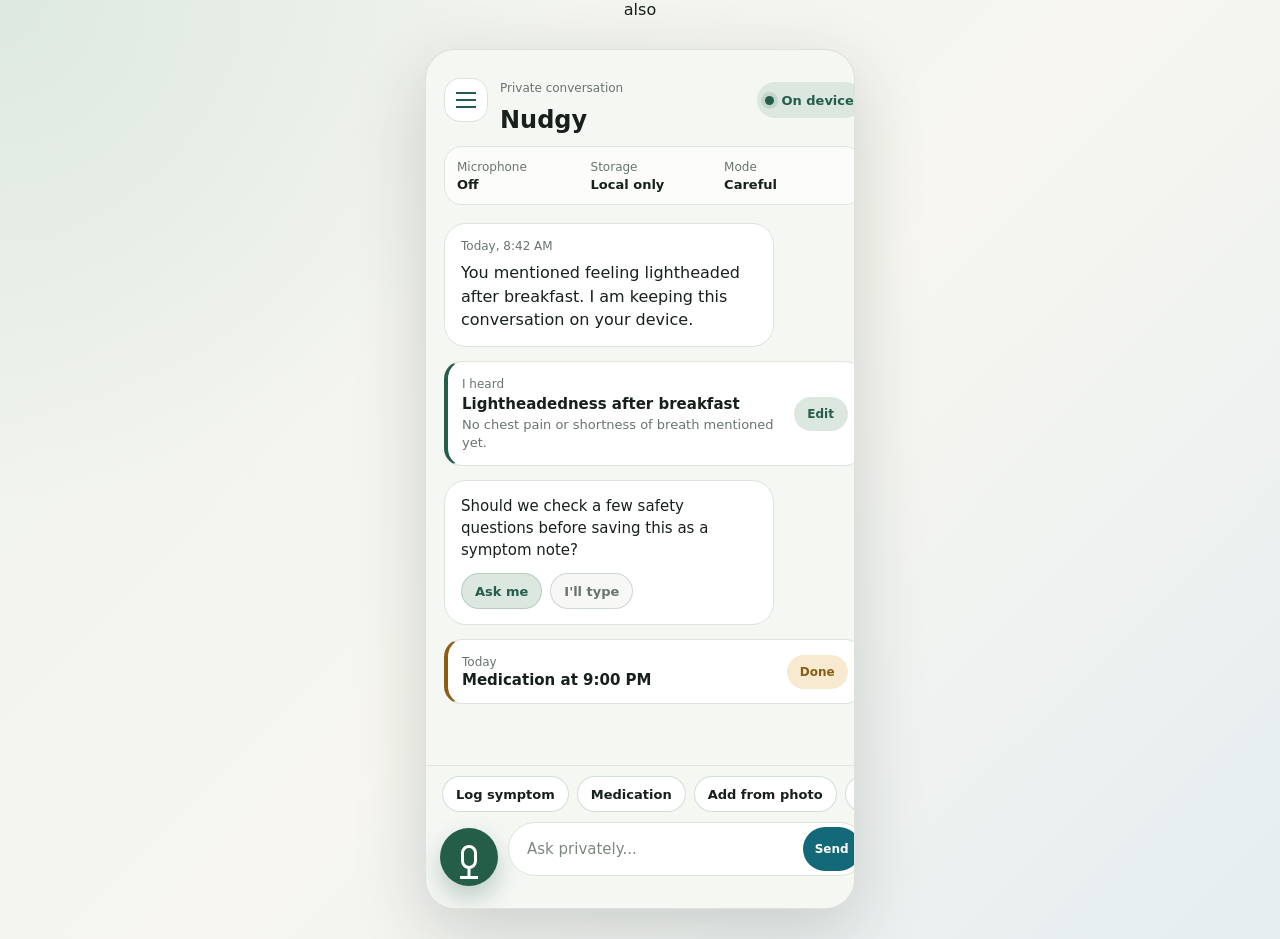
==== web-prototype/index.html @ 9b485845 "Initial commit: privacy-first on-device health reminder assistant Nudgy turns patient-portal records" ====
also <!doctype html>
<html lang="en">
  <head>
    <meta charset="utf-8">
    <meta name="viewport" content="width=device-width, initial-scale=1">
    <title>Nudgy Private Health Conversation</title>
    <link rel="stylesheet" href="styles.css">
  </head>
  <body>
    <main class="phone-shell" aria-label="Nudgy mobile health assistant prototype">
      <section class="app-screen">
        <header class="topbar">
          <button class="icon-button" type="button" aria-label="Open records">
            <span aria-hidden="true" class="icon-stack"></span>
          </button>
          <div>
            <p class="eyebrow">Private conversation</p>
            <h1>Nudgy</h1>
          </div>
          <button class="privacy-pill" type="button" aria-label="Privacy controls">
            <span aria-hidden="true" class="lock-dot"></span>
            On device
          </button>
        </header>

        <section class="status-strip" aria-label="Session status">
          <div>
            <span class="status-label">Microphone</span>
            <strong id="micStatus">Off</strong>
          </div>
          <div>
            <span class="status-label">Storage</span>
            <strong>Local only</strong>
          </div>
          <div>
            <span class="status-label">Mode</span>
            <strong>Careful</strong>
          </div>
        </section>

        <section class="timeline" id="timeline" aria-live="polite">
          <article class="moment assistant">
            <time>Today, 8:42 AM</time>
            <p>You mentioned feeling lightheaded after breakfast. I am keeping this conversation on your device.</p>
          </article>

          <article class="listen-card">
            <div class="listen-copy">
              <span class="mini-label">I heard</span>
              <strong>Lightheadedness after breakfast</strong>
              <span>No chest pain or shortness of breath mentioned yet.</span>
            </div>
            <button class="small-icon" type="button" aria-label="Edit summary">
              <span aria-hidden="true">Edit</span>
            </button>
          </article>

          <article class="moment assistant compact">
            <p>Should we check a few safety questions before saving this as a symptom note?</p>
            <div class="reply-row">
              <button type="button" class="reply-chip">Ask me</button>
              <button type="button" class="reply-chip muted">I'll type</button>
            </div>
          </article>

          <article class="health-note">
            <div>
              <span class="mini-label">Today</span>
              <strong>Medication at 9:00 PM</strong>
            </div>
            <button type="button" class="mark-button">Done</button>
          </article>
        </section>

        <footer class="composer" aria-label="Message composer">
          <div class="prompt-row">
            <button class="quick-action" type="button" data-prompt="I want to log a symptom">
              Log symptom
            </button>
            <button class="quick-action" type="button" data-prompt="Can we review my medication timing?">
              Medication
            </button>
            <button class="quick-action camera-action" id="photoMedButton" type="button">
              Add from photo
            </button>
            <button class="quick-action" type="button" data-prompt="Help me prepare for my appointment">
              Appointment
            </button>
          </div>

          <div class="input-row">
            <button class="mic-button" id="micButton" type="button" aria-label="Hold to talk">
              <span class="mic-stem" aria-hidden="true"></span>
            </button>
            <form id="messageForm" class="text-form">
              <label class="sr-only" for="messageInput">Ask privately</label>
              <input id="messageInput" autocomplete="off" placeholder="Ask privately..." type="text">
              <button class="send-button" type="submit" aria-label="Send message">
                <span aria-hidden="true">Send</span>
              </button>
            </form>
            <input class="sr-only" id="medPhotoInput" type="file" accept="image/*" capture="environment">
          </div>
        </footer>
      </section>
    </main>

    <script src="app.js"></script>
  </body>
</html>
---- web-prototype/styles.css ----
:root {
  color-scheme: light;
  --ink: #17201b;
  --muted: #69746e;
  --soft: #f5f7f3;
  --panel: #ffffff;
  --line: #dce4dc;
  --green: #245d48;
  --sage: #dce8df;
  --teal: #146978;
  --indigo: #35456f;
  --amber: #8a5d15;
  --amber-soft: #f7ead0;
  --red: #b3261e;
  --shadow: 0 22px 70px rgba(24, 38, 31, 0.18);
}

* {
  box-sizing: border-box;
}

body {
  min-height: 100vh;
  margin: 0;
  display: grid;
  place-items: center;
  background:
    radial-gradient(circle at top left, rgba(220, 232, 223, 0.9), transparent 32rem),
    linear-gradient(135deg, #eef2ed 0%, #f7f6f0 52%, #e5edf0 100%);
  color: var(--ink);
  font-family: Inter, ui-sans-serif, system-ui, -apple-system, BlinkMacSystemFont, "Segoe UI", sans-serif;
}

button,
input {
  font: inherit;
}

button {
  cursor: pointer;
}

.phone-shell {
  width: min(100vw, 430px);
  min-height: 100vh;
  padding: 14px;
  display: flex;
}

.app-screen {
  width: 100%;
  min-height: calc(100vh - 28px);
  max-height: 920px;
  display: grid;
  grid-template-rows: auto auto 1fr auto;
  overflow: hidden;
  background: var(--soft);
  border: 1px solid rgba(23, 32, 27, 0.1);
  border-radius: 30px;
  box-shadow: var(--shadow);
}

.topbar {
  display: grid;
  grid-template-columns: 44px 1fr auto;
  align-items: center;
  gap: 12px;
  padding: 18px 18px 10px;
}

.topbar h1 {
  margin: 0;
  font-size: 24px;
  line-height: 1;
  letter-spacing: 0;
}

.eyebrow,
.mini-label,
.status-label {
  display: block;
  color: var(--muted);
  font-size: 12px;
  line-height: 1.35;
}

.icon-button,
.small-icon,
.mic-button,
.send-button {
  border: 0;
  display: grid;
  place-items: center;
}

.icon-button {
  width: 44px;
  height: 44px;
  border-radius: 16px;
  background: var(--panel);
  box-shadow: inset 0 0 0 1px var(--line);
}

.icon-stack {
  width: 20px;
  height: 16px;
  border-top: 2px solid var(--green);
  border-bottom: 2px solid var(--green);
  position: relative;
}

.icon-stack::after {
  content: "";
  position: absolute;
  left: 0;
  top: 5px;
  width: 20px;
  border-top: 2px solid var(--green);
}

.privacy-pill {
  min-width: 106px;
  height: 36px;
  border: 0;
  border-radius: 999px;
  display: inline-flex;
  align-items: center;
  justify-content: center;
  gap: 7px;
  color: var(--green);
  background: var(--sage);
  font-size: 13px;
  font-weight: 700;
}

.lock-dot {
  width: 9px;
  height: 9px;
  border-radius: 50%;
  background: var(--green);
  box-shadow: 0 0 0 4px rgba(36, 93, 72, 0.13);
}

.status-strip {
  margin: 4px 18px 0;
  padding: 12px;
  display: grid;
  grid-template-columns: repeat(3, 1fr);
  gap: 8px;
  background: rgba(255, 255, 255, 0.72);
  border: 1px solid var(--line);
  border-radius: 18px;
}

.status-strip strong {
  display: block;
  margin-top: 2px;
  font-size: 13px;
}

.timeline {
  overflow-y: auto;
  padding: 18px;
  display: flex;
  flex-direction: column;
  gap: 14px;
}

.moment {
  width: min(91%, 330px);
  padding: 15px 16px;
  border-radius: 22px;
  background: var(--panel);
  border: 1px solid var(--line);
}

.moment.assistant {
  align-self: flex-start;
}

.moment.user {
  align-self: flex-end;
  color: #fff;
  background: var(--indigo);
  border-color: transparent;
}

.moment time {
  display: block;
  margin-bottom: 8px;
  color: var(--muted);
  font-size: 12px;
}

.moment.user time {
  color: rgba(255, 255, 255, 0.76);
}

.moment p {
  margin: 0;
  font-size: 16px;
  line-height: 1.45;
}

.compact p {
  font-size: 15px;
}

.listen-card,
.health-note,
.med-draft {
  display: flex;
  align-items: center;
  justify-content: space-between;
  gap: 14px;
  background: #fff;
  border: 1px solid var(--line);
  border-left: 4px solid var(--green);
  border-radius: 18px;
  padding: 14px;
}

.health-note {
  border-left-color: var(--amber);
}

.med-draft {
  display: grid;
  align-items: stretch;
  border-left-color: var(--teal);
}

.draft-header {
  display: grid;
  gap: 3px;
}

.draft-header strong {
  font-size: 17px;
}

.draft-details {
  display: grid;
  gap: 10px;
  margin: 0;
}

.draft-details div {
  display: grid;
  gap: 2px;
}

.draft-details dt {
  color: var(--muted);
  font-size: 12px;
}

.draft-details dd {
  margin: 0;
  font-size: 14px;
  line-height: 1.38;
}

.draft-actions {
  display: flex;
  gap: 8px;
  overflow-x: auto;
}

.listen-copy {
  display: grid;
  gap: 3px;
}

.listen-copy strong,
.health-note strong {
  font-size: 15px;
}

.listen-copy span:last-child {
  color: var(--muted);
  font-size: 13px;
  line-height: 1.35;
}

.small-icon,
.mark-button {
  flex: 0 0 auto;
  min-width: 54px;
  min-height: 34px;
  border-radius: 999px;
  color: var(--green);
  background: var(--sage);
  border: 0;
  font-size: 12px;
  font-weight: 800;
}

.mark-button {
  padding: 0 13px;
  color: var(--amber);
  background: var(--amber-soft);
}

.reply-row,
.prompt-row {
  display: flex;
  gap: 8px;
  overflow-x: auto;
  scrollbar-width: none;
}

.reply-row {
  margin-top: 12px;
}

.reply-row::-webkit-scrollbar,
.prompt-row::-webkit-scrollbar {
  display: none;
}

.reply-chip,
.quick-action {
  flex: 0 0 auto;
  min-height: 36px;
  border: 1px solid rgba(36, 93, 72, 0.2);
  border-radius: 999px;
  padding: 0 13px;
  color: var(--green);
  background: var(--sage);
  font-size: 13px;
  font-weight: 800;
}

.reply-chip.muted {
  color: var(--muted);
  background: #f7f8f5;
}

.composer {
  padding: 10px 14px 16px;
  background: rgba(245, 247, 243, 0.94);
  border-top: 1px solid rgba(220, 228, 220, 0.85);
  backdrop-filter: blur(18px);
}

.prompt-row {
  padding: 0 2px 10px;
}

.quick-action {
  background: #fff;
  color: var(--ink);
}

.input-row {
  display: grid;
  grid-template-columns: 58px 1fr;
  gap: 10px;
  align-items: center;
}

.mic-button {
  width: 58px;
  height: 58px;
  border-radius: 50%;
  background: var(--green);
  box-shadow: 0 12px 26px rgba(36, 93, 72, 0.28);
}

.mic-button.listening {
  background: var(--red);
  animation: pulse 1.15s infinite;
}

.mic-stem {
  width: 16px;
  height: 24px;
  border: 3px solid #fff;
  border-radius: 12px;
  position: relative;
}

.mic-stem::before {
  content: "";
  position: absolute;
  left: 50%;
  bottom: -10px;
  height: 9px;
  border-left: 3px solid #fff;
  transform: translateX(-50%);
}

.mic-stem::after {
  content: "";
  position: absolute;
  left: 50%;
  bottom: -13px;
  width: 18px;
  border-top: 3px solid #fff;
  transform: translateX(-50%);
}

.text-form {
  min-width: 0;
  height: 54px;
  display: grid;
  grid-template-columns: 1fr 58px;
  align-items: center;
  background: #fff;
  border: 1px solid var(--line);
  border-radius: 999px;
  padding: 4px 5px 4px 16px;
}

input {
  min-width: 0;
  border: 0;
  outline: 0;
  color: var(--ink);
  background: transparent;
  font-size: 15px;
}

input::placeholder {
  color: #7c877f;
}

.send-button {
  height: 44px;
  border-radius: 999px;
  color: #fff;
  background: var(--teal);
  font-size: 12px;
  font-weight: 800;
}

.sr-only {
  position: absolute;
  width: 1px;
  height: 1px;
  padding: 0;
  margin: -1px;
  overflow: hidden;
  clip: rect(0, 0, 0, 0);
  white-space: nowrap;
  border: 0;
}

@keyframes pulse {
  0% {
    box-shadow: 0 0 0 0 rgba(179, 38, 30, 0.28);
  }
  70% {
    box-shadow: 0 0 0 18px rgba(179, 38, 30, 0);
  }
  100% {
    box-shadow: 0 0 0 0 rgba(179, 38, 30, 0);
  }
}

@media (min-width: 700px) {
  .phone-shell {
    min-height: auto;
    padding: 30px 0;
  }

  .app-screen {
    min-height: 860px;
  }
}

@media (max-width: 360px) {
  .topbar {
    grid-template-columns: 40px 1fr;
  }

  .privacy-pill {
    grid-column: 1 / -1;
    justify-self: start;
  }

  .status-strip {
    grid-template-columns: 1fr;
  }
}
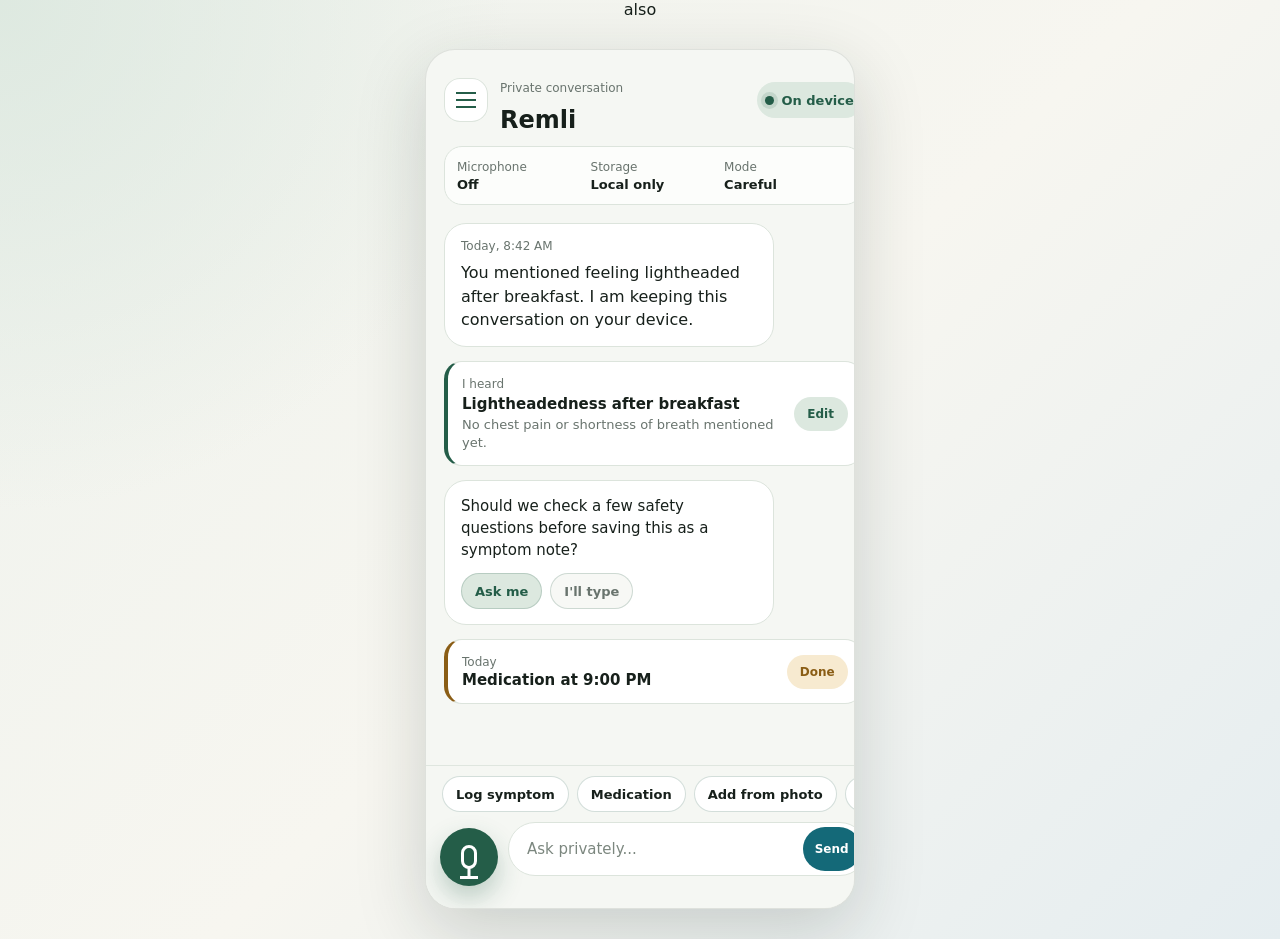
==== commit 8a896af8: "Rename the app from Nudgy to Remli Every occurrence across 75 tracked files: Swift types, file and d" ====
--- a/web-prototype/index.html
+++ b/web-prototype/index.html
@@ -3,11 +3,11 @@
   <head>
     <meta charset="utf-8">
     <meta name="viewport" content="width=device-width, initial-scale=1">
-    <title>Nudgy Private Health Conversation</title>
+    <title>Remli Private Health Conversation</title>
     <link rel="stylesheet" href="styles.css">
   </head>
   <body>
-    <main class="phone-shell" aria-label="Nudgy mobile health assistant prototype">
+    <main class="phone-shell" aria-label="Remli mobile health assistant prototype">
       <section class="app-screen">
         <header class="topbar">
           <button class="icon-button" type="button" aria-label="Open records">
@@ -15,7 +15,7 @@
           </button>
           <div>
             <p class="eyebrow">Private conversation</p>
-            <h1>Nudgy</h1>
+            <h1>Remli</h1>
           </div>
           <button class="privacy-pill" type="button" aria-label="Privacy controls">
             <span aria-hidden="true" class="lock-dot"></span>
